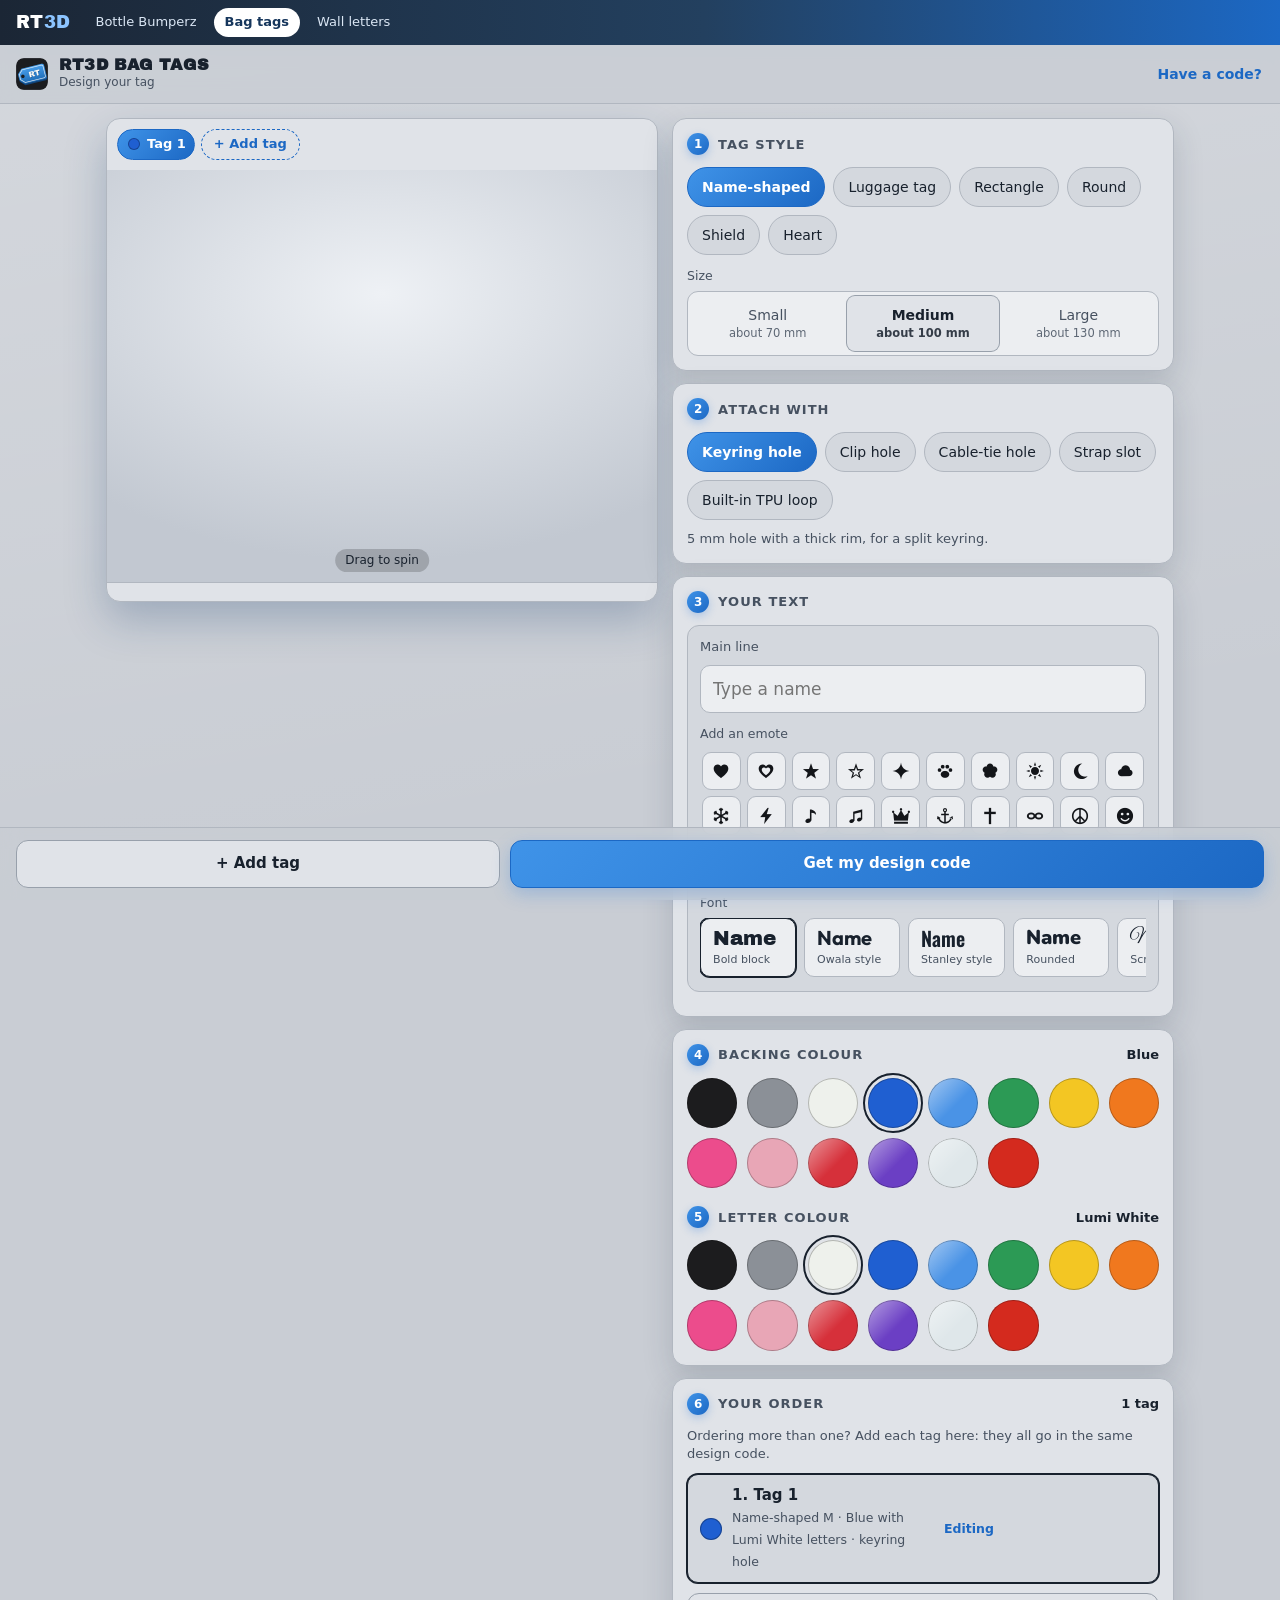
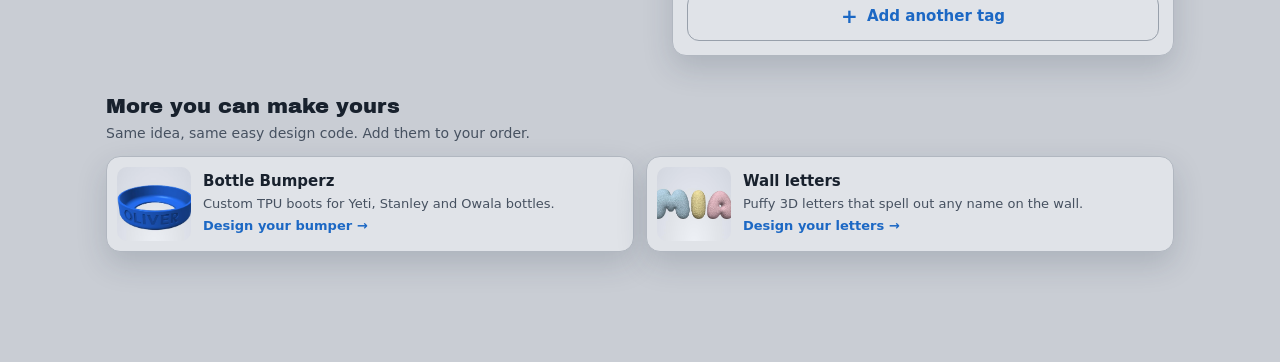
==== bag-tags/index.html @ ccf7637a "RT3D customisers site Co-Authored-By: Claude Opus 5.5 <noreply@anthropic.com>" ====
<!doctype html>
<html lang="en">
<head>
<meta charset="utf-8">
<meta name="viewport" content="width=device-width, initial-scale=1, viewport-fit=cover">
<title>RT3D Bag Tags</title>
<meta name="description" content="Design your own flexible TPU bag tag: pick a shape, colours, name and emotes, then copy your design code into your order.">
<link rel="icon" href="icon.png">
<link rel="preconnect" href="https://fonts.googleapis.com">
<link rel="preconnect" href="https://fonts.gstatic.com" crossorigin>
<link rel="stylesheet" href="https://fonts.googleapis.com/css2?family=Archivo+Black&family=Great+Vibes&family=Nunito:wght@900&family=Oswald:wght@600&family=Outfit:wght@700&display=swap">
<link rel="stylesheet" href="designer.css">
<link rel="stylesheet" href="tag-designer.css">
<link rel="stylesheet" href="../rt3d.css">
</head>
<body>
<header class="top">
  <img class="tagmark" src="icon.png" alt="" aria-hidden="true">
  <div><div class="brand">RT3D Bag Tags</div><div class="sub">Design your tag</div></div>
  <span class="sp"></span>
  <button class="link" id="openCode" type="button">Have a code?</button>
</header>

<main class="wrap">
  <section class="preview-card">
    <div class="tabs" id="tabs"></div>
    <div class="view"><canvas id="view" aria-label="Your tag, drag to spin"></canvas><span class="hint spin">Drag to spin</span></div>
    <div class="tag-meta" id="meta"></div>
    <div class="warn" id="warn" hidden></div>
  </section>

  <section class="controls">
    <div class="card">
      <h2><b>1</b>Tag style</h2>
      <div class="chips" id="shapes"></div>
      <div class="label">Size</div>
      <div class="seg" id="size">
        <button type="button" data-v="S">Small<small>about 70 mm</small></button>
        <button type="button" data-v="M">Medium<small>about 100 mm</small></button>
        <button type="button" data-v="L">Large<small>about 130 mm</small></button>
      </div>
    </div>

    <div class="card">
      <h2><b>2</b>Attach with</h2>
      <div class="chips" id="attach"></div>
      <p class="hint" id="attachHint" style="margin:10px 0 0"></p>
    </div>

    <div class="card">
      <h2><b>3</b>Your text</h2>
      <div id="lines"></div>
    </div>

    <div class="card">
      <h2><b>4</b>Backing colour <span class="picked" id="c1Name"></span></h2>
      <div class="swatches" id="c1"></div>
      <h2 style="margin-top:18px"><b>5</b>Letter colour <span class="picked" id="c2Name"></span></h2>
      <div class="swatches" id="c2"></div>
    </div>

    <div class="card order">
      <h2><b>6</b>Your order <span class="picked" id="orderCount"></span></h2>
      <p class="hint" style="margin:0 0 10px">Ordering more than one? Add each tag here: they all go in the same design code.</p>
      <div class="order-list" id="orderList"></div>
      <button class="btn add-big" id="addTag2" type="button"><span>+</span> Add another tag</button>
    </div>
  </section>
</main>

<footer class="bar">
  <button class="btn" id="addTag" type="button" title="Design another tag for the same order">+ Add tag</button>
  <button class="btn primary" id="getCode" type="button">Get my design code</button>
</footer>

<dialog id="nameDlg">
  <h3>Who's this order for?</h3>
  <p class="hint">Your name or eBay username, so we can match your design to your order.</p>
  <input type="text" id="orderName" maxlength="40" autocomplete="name" placeholder="e.g. Sarah J or sarahj_88">
  <p class="hint err" id="nameErr"></p>
  <p class="hint small" id="nameSummary"></p>
  <div class="dlg-end"><button class="btn ghost" id="nameBack" type="button">Back</button><button class="btn primary" id="nameOk" type="button">Continue</button></div>
</dialog>

<dialog id="codeDlg">
  <h3>Your design code</h3>
  <p class="hint">Copy this code and paste it into the <b>personalisation</b> box when you order on eBay (or send it to us in a message). We'll print exactly this design.</p>
  <div class="code" id="codeText"></div>
  <div class="row-btns">
    <button class="btn primary" id="copyCode" type="button">Copy code</button>
    <button class="btn" id="copyLink" type="button">Copy link to this design</button>
  </div>
  <p class="hint small" id="codeSummary"></p>
  <div class="dlg-end"><button class="btn ghost" id="closeCode" type="button">Back to my design</button></div>
</dialog>

<dialog id="loadDlg">
  <h3>Open a design code</h3>
  <p class="hint">Paste a bag tag code (it starts with RTT1-) to see it or change it.</p>
  <textarea id="loadText" rows="3" spellcheck="false" placeholder="RTT1-…"></textarea>
  <p class="hint err" id="loadErr"></p>
  <div class="dlg-end"><button class="btn ghost" id="loadCancel" type="button">Cancel</button><button class="btn primary" id="loadOk" type="button">Open</button></div>
</dialog>

<div class="toast" id="toast" hidden></div>

<script src="emotes.js"></script>
<script src="code.js"></script>
<script src="engine.js"></script>
<script src="view3d.js"></script>
<script src="earcut.js"></script>
<script src="tags.js"></script>
<script src="designer.js"></script>
<script src="../rt3d.js"></script>
</body>
</html>
---- bag-tags/designer.css ----
/* Bottle Bumperz customer designer: the brand's charcoal + red, phone first. Follows the phone's light/dark setting;
   light is a soft mid-grey (never bright white). */
:root{
  --bg:#a7acb3; --panel:#c6cacf; --panel2:#bbc0c6; --field:#d3d6da; --line:#9aa0a8; --line2:#868c95;
  --text:#17181a; --muted:#41464d; --faint:#5e646c;
  --red:#d2300f; --on-red:#fff; --stage:radial-gradient(110% 90% at 50% 35%, #cdd0d5 0%, #a9aeb5 75%);
  --warn:#7a4c00; --radius:14px; --shadow:0 10px 28px rgb(20 22 26 / .16);
  color-scheme:light;
}
@media (prefers-color-scheme: dark){
  :root{
    --bg:#121315; --panel:#1d1f23; --panel2:#25282d; --field:#101113; --line:#2d3036; --line2:#3b3f46;
    --text:#eceae6; --muted:#a1a5ad; --faint:#70747c;
    --red:#ee3a1a; --stage:radial-gradient(110% 90% at 50% 35%, #26292e 0%, #141518 70%);
    --warn:#f0b54a; --shadow:0 12px 32px rgb(0 0 0 / .4);
    color-scheme:dark;
  }
}
*{box-sizing:border-box}
[hidden]{display:none!important}
html,body{margin:0}
body{background:var(--bg);color:var(--text);font:15px/1.45 system-ui,-apple-system,"Segoe UI",Roboto,sans-serif;padding-bottom:calc(84px + env(safe-area-inset-bottom))}
button,input,textarea{font:inherit;color:inherit}
button{cursor:pointer}
.sp{flex:1}
.hint{font-size:13px;color:var(--muted)}
.small{font-size:12px}
.err{color:var(--warn)}

.top{display:flex;align-items:center;gap:11px;padding:12px 16px;padding-top:calc(12px + env(safe-area-inset-top));position:sticky;top:0;z-index:4;background:var(--bg);border-bottom:1px solid var(--line)}
.ring{width:30px;height:30px;border-radius:50%;flex:none;background:conic-gradient(from -90deg,#ee3a1a 0 50%,#1f1d1b 50% 100%);-webkit-mask:radial-gradient(circle,transparent 8.5px,#000 9px);mask:radial-gradient(circle,transparent 8.5px,#000 9px)}
.brand{font:800 16px/1.05 "Archivo Black",system-ui,sans-serif;letter-spacing:.04em;text-transform:uppercase}
.sub{font-size:12px;color:var(--muted)}
.link{border:0;background:transparent;color:var(--red);font-weight:600;font-size:14px;padding:6px 2px}

.wrap{max-width:1100px;margin:0 auto;padding:14px 16px;display:grid;grid-template-columns:minmax(0,1fr);gap:14px}
.wrap > *,.controls > *{min-width:0}
html,body{overflow-x:hidden}
@media (min-width: 900px){
  .wrap{grid-template-columns:minmax(0,1.1fr) minmax(0,1fr);align-items:start}
  .preview-card{position:sticky;top:76px}
}
.preview-card{background:var(--panel);border:1px solid var(--line);border-radius:var(--radius);overflow:hidden}
.tabs{display:flex;gap:6px;padding:10px 10px 0;overflow-x:auto}
.tabs:empty{display:none}
.tab.add{border-style:dashed;border-color:var(--red);color:var(--red);font-weight:700;padding:5px 12px;background:transparent}
.order-list{display:grid;gap:8px;margin-bottom:10px}
.order-row{display:flex;align-items:center;gap:10px;border:1px solid var(--line);background:var(--panel2);border-radius:11px;padding:10px 12px;text-align:left;width:100%}
.order-row.on{border-color:var(--text);box-shadow:0 0 0 1px var(--text)}
.order-row i{width:22px;height:22px;border-radius:50%;flex:none;box-shadow:inset 0 0 0 1px rgb(0 0 0 / .3)}
.order-row span{flex:1;min-width:0}
.order-row b{display:block;white-space:nowrap;overflow:hidden;text-overflow:ellipsis}
.order-row small{color:var(--muted);font-size:12.5px}
.order-row .edit{font-size:12.5px;color:var(--red);font-weight:600}
.add-big{width:100%;border:2px dashed var(--red);color:var(--red);background:transparent;font-size:16px;padding:14px}
.add-big span{font-size:20px;line-height:0;vertical-align:-2px;margin-right:4px}
#nameDlg input{margin-top:10px}
.tab{flex:none;display:flex;align-items:center;gap:7px;border:1px solid var(--line);background:var(--panel2);border-radius:999px;padding:5px 8px 5px 10px;font-size:13px}
.tab.on{background:var(--text);color:var(--bg);border-color:var(--text);font-weight:600}
.tab i{width:12px;height:12px;border-radius:50%;box-shadow:inset 0 0 0 1px rgb(0 0 0 / .3)}
.tab .x{border:0;background:transparent;color:inherit;opacity:.6;padding:0 3px;font-size:15px;line-height:1}
.view{position:relative;aspect-ratio:4/3;background:var(--stage);margin-top:10px}
.view canvas{position:absolute;inset:0;width:100%;height:100%;touch-action:none;cursor:grab}
.spin{position:absolute;left:50%;bottom:10px;transform:translateX(-50%);background:rgb(0 0 0 / .18);padding:3px 10px;border-radius:999px;font-size:12px;color:var(--text);pointer-events:none}
.warn{padding:10px 14px;font-size:13.5px;color:var(--warn);border-top:1px solid var(--line)}

.controls{display:grid;gap:12px}
.card{background:var(--panel);border:1px solid var(--line);border-radius:var(--radius);padding:14px}
.card h2{margin:0 0 12px;font:700 13px/1 system-ui,sans-serif;letter-spacing:.08em;text-transform:uppercase;color:var(--muted);display:flex;align-items:center;gap:9px}
.card h2 b{width:22px;height:22px;border-radius:50%;background:var(--red);color:var(--on-red);display:grid;place-items:center;font-size:12px;letter-spacing:0}
.picked{margin-left:auto;text-transform:none;letter-spacing:0;color:var(--text);font-weight:600}
.chips{display:flex;flex-wrap:wrap;gap:8px}
.chips.sizes{margin-top:10px}
.chip{border:1px solid var(--line);background:var(--panel2);border-radius:999px;padding:8px 14px;font-size:14px;min-height:40px}
.chip.on{background:var(--text);color:var(--bg);border-color:var(--text);font-weight:700}
.swatches{display:grid;grid-template-columns:repeat(auto-fill,minmax(44px,1fr));gap:10px}
.swatches button{aspect-ratio:1;border-radius:50%;border:0;position:relative;box-shadow:inset 0 0 0 1px rgb(0 0 0 / .25)}
.swatches button.trans{background-image:linear-gradient(135deg,rgb(255 255 255 / .5),transparent 55%)!important}
.swatches button.on::after{content:"";position:absolute;inset:-5px;border-radius:50%;border:2.5px solid var(--text)}

.line{border:1px solid var(--line);background:var(--panel2);border-radius:12px;padding:12px;margin-bottom:10px}
.line-head{display:flex;align-items:center;gap:8px;margin-bottom:8px;font-size:13px;color:var(--muted)}
.line-head .x{margin-left:auto;border:0;background:transparent;color:var(--muted);font-size:13px}
input[type=text],textarea{width:100%;background:var(--field);border:1px solid var(--line);border-radius:10px;padding:11px 12px;font-size:17px}
input[type=text]:focus,textarea:focus{outline:2px solid var(--red);outline-offset:-1px}
textarea{font:14px ui-monospace,Consolas,monospace;resize:vertical}
.label{font-size:12.5px;color:var(--muted);margin:12px 0 6px}
.emotes{display:grid;grid-template-columns:repeat(auto-fill,minmax(38px,1fr));gap:6px;max-height:132px;overflow-y:auto;padding:2px}
.emotes button{aspect-ratio:1;border:1px solid var(--line);background:var(--field);border-radius:9px;padding:0;display:grid;place-items:center}
.emotes img{width:22px;height:22px}
@media (prefers-color-scheme: light){ .emotes img{filter:invert(1)} }
.fonts{display:flex;gap:8px;overflow-x:auto;padding-bottom:2px}
.fonts button{flex:none;border:1px solid var(--line);background:var(--field);border-radius:10px;padding:8px 12px;text-align:left;min-width:96px}
.fonts button.on{border-color:var(--text);box-shadow:0 0 0 1px var(--text)}
.fonts span{display:block;font-size:20px;line-height:1.1;white-space:nowrap}
.fonts small{display:block;font-size:11px;color:var(--muted);margin-top:3px}
.range{display:flex;align-items:center;gap:10px}
.range input{flex:1;accent-color:var(--red)}
.range output{min-width:62px;text-align:right;font-size:13px;color:var(--muted)}
.seg{display:grid;grid-auto-flow:column;grid-auto-columns:1fr;gap:4px;background:var(--field);border:1px solid var(--line);border-radius:11px;padding:4px}
.seg button{border:0;background:transparent;border-radius:8px;padding:9px 6px;color:var(--muted);font-size:14px}
.seg button small{display:block;font-size:11.5px;opacity:.85}
.seg button.on{background:var(--panel);color:var(--text);font-weight:700;box-shadow:0 0 0 1px var(--line2)}

.btn{border:1px solid var(--line2);background:var(--panel);border-radius:12px;padding:12px 16px;font-weight:600;font-size:15px}
.btn.primary{background:var(--red);border-color:var(--red);color:var(--on-red)}
.btn.ghost{background:transparent}
#addLine{width:100%}
.bar{position:fixed;left:0;right:0;bottom:0;z-index:5;display:flex;gap:10px;padding:12px 16px;padding-bottom:calc(12px + env(safe-area-inset-bottom));background:var(--bg);border-top:1px solid var(--line)}
.bar .btn{flex:1}
.bar .primary{flex:1.6}

dialog{border:1px solid var(--line2);border-radius:16px;background:var(--panel);color:var(--text);padding:18px;width:min(460px,94vw);box-shadow:var(--shadow)}
dialog::backdrop{background:rgb(0 0 0 / .5)}
dialog h3{margin:0 0 6px;font:800 19px "Archivo Black",system-ui,sans-serif}
.code{margin:12px 0;padding:12px;border-radius:10px;background:var(--field);border:1px dashed var(--line2);font:15px/1.4 ui-monospace,Consolas,monospace;word-break:break-all;user-select:all}
.row-btns{display:grid;gap:8px}
.dlg-end{display:flex;justify-content:flex-end;gap:8px;margin-top:12px}
.toast{position:fixed;left:50%;bottom:calc(92px + env(safe-area-inset-bottom));transform:translateX(-50%);background:var(--text);color:var(--bg);padding:10px 16px;border-radius:999px;font-size:14px;z-index:9;box-shadow:var(--shadow)}
---- bag-tags/tag-designer.css ----
/* RT3D bag tag designer: the bumper designer's styles (designer.css, copied at build) with RT3D blue as the accent. */
:root{--red:#1e6db8}
@media (prefers-color-scheme: dark){ :root{--red:#2f86d6} }
.tagmark{width:32px;height:32px;border-radius:8px;flex:none}
.tag-meta{padding:9px 14px;font-size:13px;color:var(--muted);border-top:1px solid var(--line)}
.chip.soon{opacity:.6}
.chip.soon small{margin-left:5px;font-size:11px}
.swatches + h2{margin-top:18px}
---- rt3d.css ----
/* RT3D site style (2026-11-06): soft light and mid greys with blue, shared by the front page and every designer. Loaded last,
   so these colours replace each designer's own. Light is never bright white; every animation stops for reduced motion. */
:root{
  --bg:#c9cdd4; --panel:#e0e3e8; --panel2:#d4d8de; --field:#eceef1; --line:#b1b7c0; --line2:#98a0ab;
  --text:#18212d; --muted:#465160; --faint:#68717e;
  --red:#1c68c4; --on-red:#fff; --blue:#1c68c4; --blue2:#3f93e8; --glow:rgb(40 120 220 / .28);
  --stage:radial-gradient(110% 90% at 50% 30%, #eef1f5 0%, #c2c8d1 72%);
  --warn:#7a4c00; --shadow:0 12px 30px rgb(30 45 65 / .17); --lift:0 18px 42px rgb(25 60 110 / .26);
  color-scheme:light;
}
@media (prefers-color-scheme: dark){
  :root{
    --bg:#2f3947; --panel:#3b4655; --panel2:#465263; --field:#28313d; --line:#566274; --line2:#6a778a;
    --text:#f3f6fa; --muted:#c6cfda; --faint:#a3aebc;
    --red:#4b9af0; --blue:#5aa6f5; --blue2:#8cc4ff; --glow:rgb(90 170 250 / .35);
    --stage:radial-gradient(110% 90% at 50% 30%, #4d5a6c 0%, #2c3543 74%);
    --warn:#f5c566; --shadow:0 12px 30px rgb(10 18 30 / .34); --lift:0 18px 42px rgb(12 40 85 / .44);
    color-scheme:dark;
  }
}
body{background:var(--bg) linear-gradient(170deg,rgb(255 255 255 / .22),transparent 42%) no-repeat}
@media (prefers-color-scheme: dark){ body{background:var(--bg) linear-gradient(170deg,rgb(90 166 245 / .16),transparent 46%) no-repeat} }

/* ---- the bar across the top of every page ---- */
.rt3d-nav{display:flex;align-items:center;gap:6px;padding:8px 16px;background:linear-gradient(90deg,#1b2635,#23405f 55%,#1c68c4);color:#fff;font-size:13px;overflow-x:auto;scrollbar-width:none}
.rt3d-nav::-webkit-scrollbar{display:none}
.rt3d-nav .logo{font:400 18px/1 "Archivo Black",system-ui,sans-serif;color:#fff;text-decoration:none;letter-spacing:.02em;margin-right:8px;flex:none}
.rt3d-nav .logo span{color:#8cc4ff}
.rt3d-nav a.pill{flex:none;color:#dbe7f5;text-decoration:none;padding:5px 11px;border-radius:999px;transition:background .2s,color .2s,transform .2s}
.rt3d-nav a.pill:hover{background:rgb(255 255 255 / .16);color:#fff;transform:translateY(-1px)}
.rt3d-nav a.pill.on{background:#fff;color:#16365c;font-weight:700}

/* ---- polish on the designers ---- */
.card,.preview-card{box-shadow:var(--shadow);transition:box-shadow .25s,transform .25s,border-color .25s}
.card:hover{box-shadow:var(--lift);border-color:var(--line2)}
.preview-card{box-shadow:var(--lift)}
.card h2 b{background:linear-gradient(135deg,var(--blue2),var(--blue));box-shadow:0 3px 9px var(--glow)}
.btn,.chip,.tab,.seg button,.order-row,.fonts button,.emotes button,.swatches button{transition:transform .16s cubic-bezier(.3,1.5,.6,1),box-shadow .2s,background-color .2s,border-color .2s,color .2s}
.btn:hover,.chip:hover,.tab:hover,.order-row:hover,.fonts button:hover{transform:translateY(-2px);box-shadow:0 7px 16px var(--glow)}
.btn:active,.chip:active,.tab:active,.swatches button:active{transform:scale(.96)}
.emotes button:hover,.swatches button:hover{transform:scale(1.12)}
.chip.on,.tab.on{background:linear-gradient(135deg,var(--blue2),var(--blue));border-color:var(--blue);color:#fff}
.btn.primary{position:relative;overflow:hidden;background:linear-gradient(135deg,var(--blue2),var(--blue));border-color:var(--blue);box-shadow:0 6px 18px var(--glow)}
.btn.primary::after{content:"";position:absolute;inset:0 auto 0 -60%;width:40%;background:linear-gradient(100deg,transparent,rgb(255 255 255 / .45),transparent);transform:skewX(-18deg);animation:rt3d-sheen 4.5s ease-in-out infinite}
.bar{backdrop-filter:blur(10px);background:color-mix(in srgb,var(--bg) 82%,transparent)}
.top{backdrop-filter:blur(10px);background:color-mix(in srgb,var(--bg) 86%,transparent)}
dialog[open]{animation:rt3d-pop .24s cubic-bezier(.2,1.2,.4,1)}
dialog::backdrop{backdrop-filter:blur(3px);background:rgb(20 30 45 / .45)}
.toast{animation:rt3d-pop .22s ease-out;background:linear-gradient(135deg,#23405f,#1c68c4);color:#fff}
.controls > *{animation:rt3d-rise .55s both cubic-bezier(.2,.8,.3,1)}
.controls > :nth-child(2){animation-delay:.07s}.controls > :nth-child(3){animation-delay:.14s}.controls > :nth-child(4){animation-delay:.21s}.controls > :nth-child(5){animation-delay:.28s}
.preview-card{animation:rt3d-rise .5s both cubic-bezier(.2,.8,.3,1)}

/* ---- "more from RT3D" at the end of each designer ---- */
.rt3d-more{max-width:1100px;margin:6px auto 0;padding:10px 16px 26px}
.rt3d-more h2{font:400 21px/1.2 "Archivo Black",system-ui,sans-serif;margin:8px 0 4px}
.rt3d-more > p{margin:0 0 12px;color:var(--muted);font-size:14px}
.rt3d-more .list{display:grid;grid-template-columns:repeat(auto-fit,minmax(230px,1fr));gap:12px}
.rt3d-more a{display:flex;align-items:center;gap:12px;text-decoration:none;color:inherit;background:var(--panel);border:1px solid var(--line);border-radius:14px;padding:10px;box-shadow:var(--shadow);transition:transform .2s,box-shadow .2s}
.rt3d-more a:hover{transform:translateY(-3px);box-shadow:var(--lift)}
.rt3d-more img{width:74px;height:74px;object-fit:cover;border-radius:10px;flex:none}
.rt3d-more b{display:block;font-size:15px}.rt3d-more small{color:var(--muted);font-size:13px}.rt3d-more em{display:block;font-style:normal;font-weight:700;color:var(--blue);font-size:13px;margin-top:3px}

/* ---- the front page ---- */
.home{overflow-x:hidden;position:relative}
.home .blob{position:fixed;border-radius:50%;filter:blur(70px);opacity:.5;z-index:-1;pointer-events:none;animation:rt3d-drift 22s ease-in-out infinite alternate}
.home .b1{width:44vw;height:44vw;left:-12vw;top:-8vw;background:#8db9ec}
.home .b2{width:36vw;height:36vw;right:-10vw;top:26vh;background:#f1f3f6;animation-duration:27s;animation-direction:alternate-reverse}
.home .b3{width:40vw;height:40vw;left:24vw;bottom:-18vw;background:#7f95b4;animation-duration:31s}
@media (prefers-color-scheme: dark){ .home .blob{opacity:.3} .home .b1{background:#5f8fc7} .home .b2{background:#5a7ca6} .home .b3{background:#6e8096} }
.wrapx{max-width:1120px;margin:0 auto;padding:0 18px}
.hero{display:grid;grid-template-columns:minmax(0,1fr);gap:8px;align-items:center;padding:30px 0 12px}
@media (min-width:880px){ .hero{grid-template-columns:minmax(0,1fr) minmax(0,1.1fr);padding:54px 0 24px} }
@media (prefers-color-scheme: dark){ .hero h1 span{background-image:linear-gradient(100deg,#8cc4ff,#c9e2ff,#6fb2f5,#8cc4ff)} }
.kicker{display:inline-block;font-size:12.5px;letter-spacing:.17em;text-transform:uppercase;color:var(--blue);font-weight:700;margin-bottom:12px}
.hero h1{font:400 clamp(40px,8vw,74px)/1.02 "Archivo Black",system-ui,sans-serif;margin:0 0 16px;letter-spacing:-.01em}
.hero h1 span{background:linear-gradient(100deg,var(--blue),var(--blue2),#47688f,var(--blue));background-size:260% 100%;-webkit-background-clip:text;background-clip:text;color:transparent;animation:rt3d-flow 7s linear infinite}
.hero p{font-size:clamp(16px,2.2vw,19px);line-height:1.5;color:var(--muted);margin:0 0 22px;max-width:30em}
.cta{display:flex;flex-wrap:wrap;gap:10px}
.cta a{position:relative;overflow:hidden;text-decoration:none;font-weight:700;padding:14px 22px;border-radius:13px;transition:transform .18s cubic-bezier(.3,1.5,.6,1),box-shadow .2s}
.cta a:hover{transform:translateY(-3px)}
.cta .go{background:linear-gradient(135deg,var(--blue2),var(--blue));color:#fff;box-shadow:0 10px 26px var(--glow)}
.cta .go::after{content:"";position:absolute;inset:0 auto 0 -60%;width:40%;background:linear-gradient(100deg,transparent,rgb(255 255 255 / .5),transparent);transform:skewX(-18deg);animation:rt3d-sheen 4s ease-in-out infinite}
.cta .alt{background:var(--panel);color:var(--text);border:1px solid var(--line2)}
.hero-view{position:relative;height:clamp(230px,38vw,430px);touch-action:pan-y}
.hero-view canvas{position:absolute;inset:0;width:100%;height:100%;cursor:grab;touch-action:pan-y}
.hero-view canvas{transition:opacity .42s}
.hero-view canvas.fading{opacity:0}
.hero-tag{position:absolute;left:50%;bottom:8px;transform:translateX(-50%);white-space:nowrap;font-size:clamp(14px,1.7vw,16px);font-weight:800;letter-spacing:.03em;color:#fff;background:linear-gradient(135deg,var(--blue2),var(--blue) 45%,#1c68c4);border:1px solid rgb(255 255 255 / .45);padding:8px 18px;border-radius:999px;box-shadow:0 10px 26px var(--glow),inset 0 1px 0 rgb(255 255 255 / .35);text-shadow:0 1px 2px rgb(10 40 80 / .45);transition:opacity .3s,transform .42s cubic-bezier(.3,1.6,.5,1);pointer-events:none}
.hero-tag.fading{opacity:0;transform:translateX(-50%) translateY(8px) scale(.88)}
.product #tagPics img{position:absolute;inset:0;opacity:0;transition:opacity .7s,transform .6s cubic-bezier(.2,.8,.3,1)}
.product #tagPics img.on{opacity:1}
.product .pic .caption{position:absolute;left:12px;bottom:12px;font-size:13px;font-weight:800;letter-spacing:.02em;color:#fff;background:linear-gradient(135deg,var(--blue2),var(--blue) 45%,#1c68c4);border:1px solid rgb(255 255 255 / .45);padding:5px 13px;border-radius:999px;box-shadow:0 7px 18px var(--glow);text-shadow:0 1px 2px rgb(10 40 80 / .45)}
.product .pic .caption.pop{animation:rt3d-pop .38s cubic-bezier(.3,1.6,.5,1)}
.marquee{overflow:hidden;border-block:1px solid var(--line);background:color-mix(in srgb,var(--panel) 70%,transparent);margin:14px 0 8px;mask-image:linear-gradient(90deg,transparent,#000 8%,#000 92%,transparent);-webkit-mask-image:linear-gradient(90deg,transparent,#000 8%,#000 92%,transparent)}
.marquee div{display:flex;width:max-content;padding:11px 0;font:400 18px "Archivo Black",system-ui,sans-serif;color:var(--faint);animation:rt3d-slide 150s linear infinite}
.marquee span{flex:none;padding-right:34px}
.marquee span:nth-child(3n){color:var(--blue)}
.sec{padding:40px 0 10px}
.sec > h2,.sec > .wrapx > h2{font:400 clamp(26px,4.4vw,38px)/1.12 "Archivo Black",system-ui,sans-serif;margin:0 0 8px}
.sec .lead{color:var(--muted);margin:0 0 22px;max-width:36em}
.products{display:grid;grid-template-columns:repeat(auto-fit,minmax(280px,1fr));gap:18px;perspective:1100px}
.product{display:flex;flex-direction:column;background:var(--panel);border:1px solid var(--line);border-radius:20px;overflow:hidden;text-decoration:none;color:inherit;box-shadow:var(--shadow);transition:transform .18s ease-out,box-shadow .25s;transform-style:preserve-3d}
.product:hover{box-shadow:var(--lift)}
.product .pic{position:relative;aspect-ratio:16/11;overflow:hidden;background:var(--stage)}
.product .pic img{width:100%;height:100%;object-fit:cover;display:block;transition:transform .6s cubic-bezier(.2,.8,.3,1)}
.product:hover .pic img{transform:scale(1.06)}
.product .pic i{position:absolute;left:12px;top:12px;font-style:normal;font-size:12px;font-weight:700;color:#fff;background:linear-gradient(135deg,var(--blue2),var(--blue));padding:4px 10px;border-radius:999px;box-shadow:0 4px 12px var(--glow)}
.product .body{padding:16px 18px 18px;display:flex;flex-direction:column;gap:8px;flex:1}
.product h3{font:400 23px/1.15 "Archivo Black",system-ui,sans-serif;margin:0}
.product p{margin:0;color:var(--muted);font-size:15px;line-height:1.45}
.product ul{margin:2px 0 6px;padding:0;list-style:none;display:flex;flex-wrap:wrap;gap:6px}
.product li{font-size:12.5px;padding:3px 9px;border-radius:999px;background:var(--panel2);color:var(--muted)}
.product .open{margin-top:auto;font-weight:700;color:var(--blue)}
.product .open b{display:inline-block;transition:transform .2s}.product:hover .open b{transform:translateX(5px)}
.steps{display:grid;grid-template-columns:repeat(auto-fit,minmax(220px,1fr));gap:14px;counter-reset:s}
.step{position:relative;background:var(--panel);border:1px solid var(--line);border-radius:16px;padding:18px;box-shadow:var(--shadow);counter-increment:s}
.step::before{content:counter(s);display:grid;place-items:center;width:38px;height:38px;border-radius:50%;margin-bottom:10px;font:400 17px "Archivo Black",system-ui,sans-serif;color:#fff;background:linear-gradient(135deg,var(--blue2),var(--blue));box-shadow:0 6px 16px var(--glow)}
.step h3{margin:0 0 4px;font-size:18px}.step p{margin:0;color:var(--muted);font-size:14.5px;line-height:1.45}
.nums{display:grid;grid-template-columns:repeat(auto-fit,minmax(140px,1fr));gap:12px;margin-top:6px}
.num{text-align:center;padding:18px 8px;border-radius:16px;background:linear-gradient(150deg,#22344b,#1c68c4);color:#fff;box-shadow:var(--lift)}
.num b{display:block;font:400 clamp(30px,5vw,42px)/1 "Archivo Black",system-ui,sans-serif}.num small{color:#cfe1f6;font-size:13px}
.foot{margin-top:44px;padding:24px 0 34px;border-top:1px solid var(--line);color:var(--muted);font-size:13.5px}
.foot .wrapx{display:flex;flex-wrap:wrap;gap:8px 18px;align-items:center;justify-content:space-between}
.foot a{color:inherit}
.reveal{opacity:0;transform:translateY(26px);transition:opacity .7s,transform .7s cubic-bezier(.2,.8,.3,1)}
.reveal.in{opacity:1;transform:none}
.products .reveal:nth-child(2),.steps .reveal:nth-child(2),.nums .reveal:nth-child(2){transition-delay:.1s}
.products .reveal:nth-child(3),.steps .reveal:nth-child(3),.nums .reveal:nth-child(3){transition-delay:.2s}
.nums .reveal:nth-child(4){transition-delay:.3s}

@keyframes rt3d-rise{from{opacity:0;transform:translateY(18px)}to{opacity:1;transform:none}}
@keyframes rt3d-pop{from{opacity:0;transform:translateY(8px) scale(.97)}to{opacity:1;transform:none}}
@keyframes rt3d-sheen{0%,62%{left:-60%}100%{left:130%}}
@keyframes rt3d-flow{to{background-position:-260% 0}}
@keyframes rt3d-drift{from{transform:translate(0,0) scale(1)}to{transform:translate(7vw,5vh) scale(1.16)}}
@keyframes rt3d-slide{to{transform:translateX(-50%)}}
@media (prefers-reduced-motion: reduce){
  *,*::before,*::after{animation:none!important;transition:none!important}
  .reveal{opacity:1;transform:none}
}
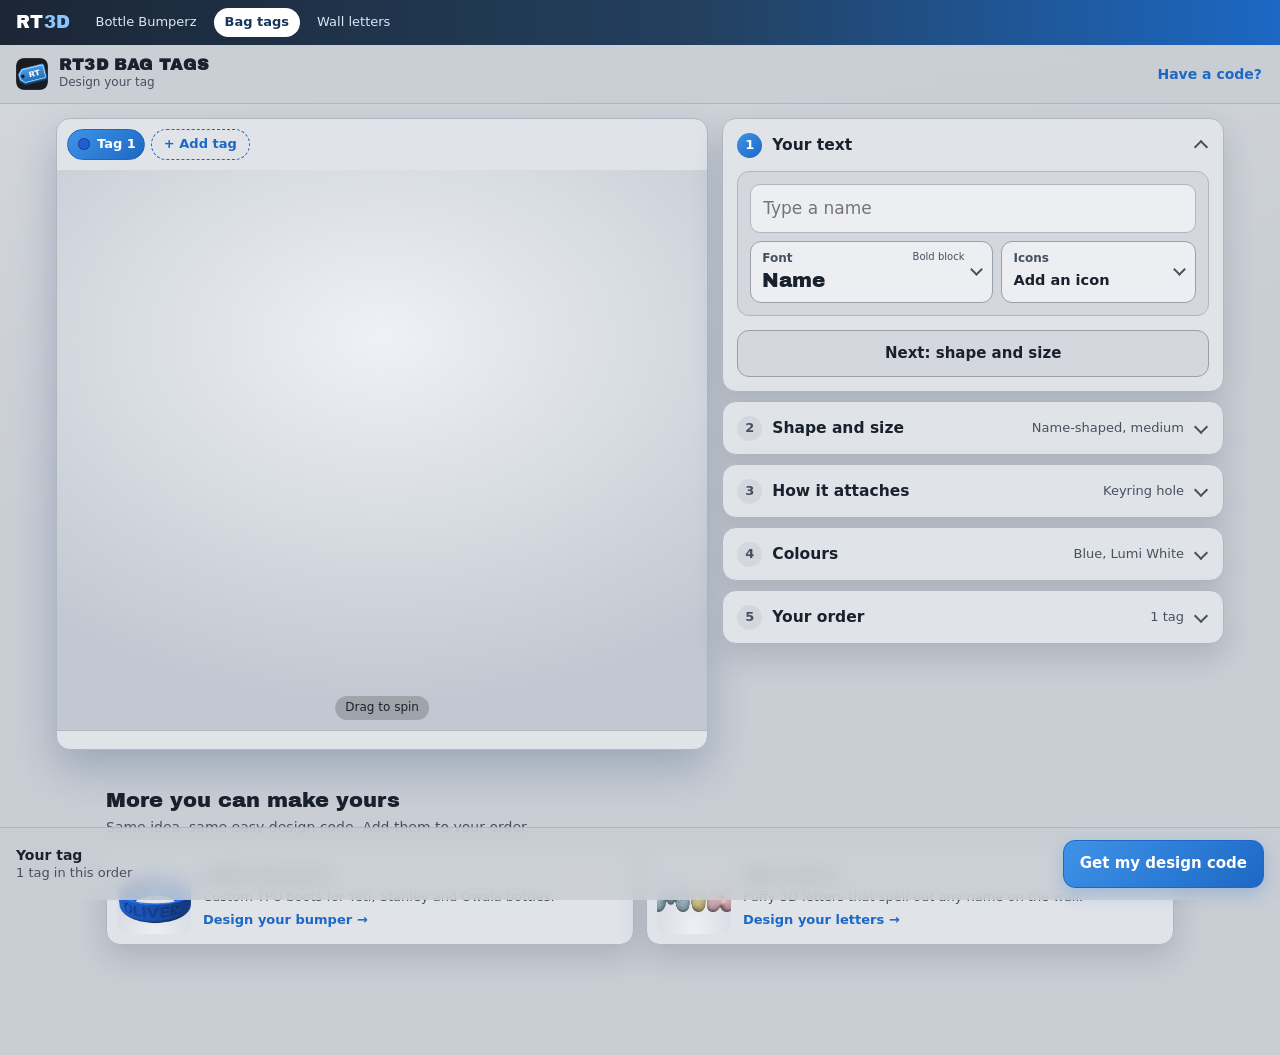
==== commit 4cb24e79: "Easier builders: numbered steps, font and icon dropdowns, more fonts, icons and wall letter styles C" ====
--- a/bag-tags/index.html
+++ b/bag-tags/index.html
@@ -4,11 +4,11 @@
 <meta charset="utf-8">
 <meta name="viewport" content="width=device-width, initial-scale=1, viewport-fit=cover">
 <title>RT3D Bag Tags</title>
-<meta name="description" content="Design your own flexible TPU bag tag: pick a shape, colours, name and emotes, then copy your design code into your order.">
+<meta name="description" content="Design your own flexible TPU bag tag: pick a shape, colours, name, font and icons, then copy your design code into your order.">
 <link rel="icon" href="icon.png">
 <link rel="preconnect" href="https://fonts.googleapis.com">
 <link rel="preconnect" href="https://fonts.gstatic.com" crossorigin>
-<link rel="stylesheet" href="https://fonts.googleapis.com/css2?family=Archivo+Black&family=Great+Vibes&family=Nunito:wght@900&family=Oswald:wght@600&family=Outfit:wght@700&display=swap">
+<link rel="stylesheet" href="https://fonts.googleapis.com/css2?family=Archivo+Black&display=swap">
 <link rel="stylesheet" href="designer.css">
 <link rel="stylesheet" href="tag-designer.css">
 <link rel="stylesheet" href="../rt3d.css">
@@ -21,7 +21,7 @@
   <button class="link" id="openCode" type="button">Have a code?</button>
 </header>
 
-<main class="wrap">
+<main class="wrap stepped">
   <section class="preview-card">
     <div class="tabs" id="tabs"></div>
     <div class="view"><canvas id="view" aria-label="Your tag, drag to spin"></canvas><span class="hint spin">Drag to spin</span></div>
@@ -30,46 +30,62 @@
   </section>
 
   <section class="controls">
-    <div class="card">
-      <h2><b>1</b>Tag style</h2>
-      <div class="chips" id="shapes"></div>
-      <div class="label">Size</div>
-      <div class="seg" id="size">
-        <button type="button" data-v="S">Small<small>about 70 mm</small></button>
-        <button type="button" data-v="M">Medium<small>about 100 mm</small></button>
-        <button type="button" data-v="L">Large<small>about 130 mm</small></button>
+    <details class="card dstep" name="steps" id="stepText" open>
+      <summary><b>1</b><span class="step-title">Your text</span><span class="step-now" id="nowText"></span></summary>
+      <div class="step-body">
+        <div id="lines"></div>
+        <button class="btn next" type="button" data-next="stepShape">Next: shape and size</button>
       </div>
-    </div>
+    </details>
 
-    <div class="card">
-      <h2><b>2</b>Attach with</h2>
-      <div class="chips" id="attach"></div>
-      <p class="hint" id="attachHint" style="margin:10px 0 0"></p>
-    </div>
+    <details class="card dstep" name="steps" id="stepShape">
+      <summary><b>2</b><span class="step-title">Shape and size</span><span class="step-now" id="nowShape"></span></summary>
+      <div class="step-body">
+        <div class="shape-tiles" id="shapes"></div>
+        <div class="label">Size</div>
+        <div class="seg" id="size">
+          <button type="button" data-v="S">Small<small>about 70 mm</small></button>
+          <button type="button" data-v="M">Medium<small>about 100 mm</small></button>
+          <button type="button" data-v="L">Large<small>about 130 mm</small></button>
+        </div>
+        <button class="btn next" type="button" data-next="stepAttach">Next: how it attaches</button>
+      </div>
+    </details>
 
-    <div class="card">
-      <h2><b>3</b>Your text</h2>
-      <div id="lines"></div>
-    </div>
+    <details class="card dstep" name="steps" id="stepAttach">
+      <summary><b>3</b><span class="step-title">How it attaches</span><span class="step-now" id="nowAttach"></span></summary>
+      <div class="step-body">
+        <div class="chips" id="attach"></div>
+        <p class="hint" id="attachHint" style="margin:10px 0 0"></p>
+        <button class="btn next" type="button" data-next="stepColour">Next: colours</button>
+      </div>
+    </details>
 
-    <div class="card">
-      <h2><b>4</b>Backing colour <span class="picked" id="c1Name"></span></h2>
-      <div class="swatches" id="c1"></div>
-      <h2 style="margin-top:18px"><b>5</b>Letter colour <span class="picked" id="c2Name"></span></h2>
-      <div class="swatches" id="c2"></div>
-    </div>
+    <details class="card dstep" name="steps" id="stepColour">
+      <summary><b>4</b><span class="step-title">Colours</span><span class="step-now" id="nowColour"></span></summary>
+      <div class="step-body">
+        <div class="seg" id="colourFor">
+          <button type="button" data-v="c"><i class="dot" id="c1Dot"></i>Backing<small id="c1Name"></small></button>
+          <button type="button" data-v="k"><i class="dot" id="c2Dot"></i>Letters<small id="c2Name"></small></button>
+        </div>
+        <div class="swatches" id="colours" style="margin-top:12px"></div>
+        <button class="btn next" type="button" data-next="stepOrder">Next: check your order</button>
+      </div>
+    </details>
 
-    <div class="card order">
-      <h2><b>6</b>Your order <span class="picked" id="orderCount"></span></h2>
-      <p class="hint" style="margin:0 0 10px">Ordering more than one? Add each tag here: they all go in the same design code.</p>
-      <div class="order-list" id="orderList"></div>
-      <button class="btn add-big" id="addTag2" type="button"><span>+</span> Add another tag</button>
-    </div>
+    <details class="card dstep order" name="steps" id="stepOrder">
+      <summary><b>5</b><span class="step-title">Your order</span><span class="step-now" id="orderCount"></span></summary>
+      <div class="step-body">
+        <p class="hint" style="margin:0 0 10px">Ordering more than one? Add each tag here: they all go in the same design code.</p>
+        <div class="order-list" id="orderList"></div>
+        <button class="btn add-big" id="addTag2" type="button"><span>+</span> Add another tag</button>
+      </div>
+    </details>
   </section>
 </main>
 
-<footer class="bar">
-  <button class="btn" id="addTag" type="button" title="Design another tag for the same order">+ Add tag</button>
+<footer class="bar with-sum">
+  <div class="bar-sum" id="barSum"></div>
   <button class="btn primary" id="getCode" type="button">Get my design code</button>
 </footer>
 
@@ -110,6 +126,7 @@
 <script src="view3d.js"></script>
 <script src="earcut.js"></script>
 <script src="tags.js"></script>
+<script src="picker.js"></script>
 <script src="designer.js"></script>
 <script src="../rt3d.js"></script>
 </body>
--- a/bag-tags/designer.css
+++ b/bag-tags/designer.css
@@ -117,3 +117,86 @@
 .row-btns{display:grid;gap:8px}
 .dlg-end{display:flex;justify-content:flex-end;gap:8px;margin-top:12px}
 .toast{position:fixed;left:50%;bottom:calc(92px + env(safe-area-inset-bottom));transform:translateX(-50%);background:var(--text);color:var(--bg);padding:10px 16px;border-radius:999px;font-size:14px;z-index:9;box-shadow:var(--shadow)}
+
+/* ---- the font and icon dropdowns (picker.js) ---- */
+.pick{position:relative;min-width:0}
+.pick.open{z-index:6}
+.controls > :has(.pick.open){position:relative;z-index:6}
+.pick-btn{display:block;position:relative;width:100%;min-height:62px;text-align:left;background:var(--field);border:1px solid var(--line2);border-radius:11px;padding:8px 28px 8px 11px}
+.pick-btn:hover{border-color:var(--blue,var(--red))}
+.pick.open .pick-btn{border-color:var(--blue,var(--red));box-shadow:0 0 0 1px var(--blue,var(--red))}
+.pick-head{display:flex;justify-content:space-between;gap:8px;font-size:12px;color:var(--muted)}
+.pick-head em{font-style:normal;font-weight:700}
+.pick-btn > .pick-sample,.pick-now{display:block;font-size:20px;line-height:1.3;white-space:nowrap;overflow:hidden;text-overflow:ellipsis}
+.pick-now{font-size:14.5px;font-weight:600;line-height:1.75}
+.pick-arrow{position:absolute;right:11px;top:50%;width:9px;height:9px;margin-top:-7px;border-right:2px solid var(--muted);border-bottom:2px solid var(--muted);transform:rotate(45deg);transition:transform .18s}
+.pick.open .pick-arrow{transform:rotate(225deg);margin-top:-2px}
+.pick-panel{position:absolute;left:0;right:0;top:calc(100% + 6px);min-width:min(320px,calc(100vw - 64px));max-height:min(380px,52vh);overflow-y:auto;overscroll-behavior:contain;background:var(--panel);border:1px solid var(--line2);border-radius:12px;box-shadow:var(--lift,var(--shadow));padding:6px}
+.pick-group{position:sticky;top:-6px;z-index:1;margin:0 -6px;padding:9px 13px 5px;background:var(--panel);font-size:11.5px;font-weight:700;letter-spacing:.07em;text-transform:uppercase;color:var(--muted)}
+.pick-row{display:flex;align-items:baseline;justify-content:space-between;gap:12px;width:100%;border:0;background:transparent;border-radius:8px;padding:8px 10px;text-align:left}
+.pick-row:hover,.pick-row:focus-visible{background:var(--panel2)}
+.pick-row.on{background:var(--panel2);box-shadow:inset 0 0 0 1.5px var(--blue,var(--red))}
+.pick-row .pick-sample{font-size:21px;line-height:1.25;white-space:nowrap;overflow:hidden;text-overflow:ellipsis;min-width:0}
+.pick-row small{flex:none;font-size:12px;color:var(--muted)}
+.pick-search{width:100%;background:var(--field);border:1px solid var(--line);border-radius:9px;padding:9px 11px;font-size:16px;position:sticky;top:0;z-index:2}
+.pick-search:focus{outline:2px solid var(--blue,var(--red));outline-offset:-1px}
+.pick-icons .pick-panel{min-width:min(340px,calc(100vw - 64px))}
+.pick-grid{display:grid;grid-template-columns:repeat(auto-fill,minmax(62px,1fr));gap:4px;padding:0 2px 4px}
+.pick-grid button{display:grid;justify-items:center;gap:2px;border:1px solid transparent;background:transparent;border-radius:9px;padding:7px 2px 5px;min-width:0}
+.pick-grid button:hover,.pick-grid button:focus-visible{background:var(--panel2);border-color:var(--line2)}
+.pick-grid img{width:30px;height:30px}
+.pick-name{font-size:10.5px;line-height:1.15;color:var(--muted);text-align:center;overflow-wrap:anywhere}
+@media (prefers-color-scheme: light){ .pick-grid img{filter:invert(.9)} }
+.pick-pair{display:grid;grid-template-columns:minmax(0,1.25fr) minmax(0,1fr);gap:8px;margin-top:8px}
+.pick-pair .pick-icons .pick-panel{left:auto}
+@media (max-width:520px){ .pick-pair .pick-fonts .pick-panel{right:calc(-80% - 8px)} .pick-pair .pick-icons .pick-panel{left:calc(-125% - 8px)} }
+
+/* ---- the numbered steps: the preview stays in view, one step open at a time ---- */
+.stepped .controls{gap:9px}
+.dstep{padding:0}
+.dstep > summary{display:flex;align-items:center;gap:10px;padding:13px 14px;cursor:pointer;list-style:none;border-radius:var(--radius);min-height:52px}
+.dstep > summary::-webkit-details-marker{display:none}
+.dstep > summary > b{flex:none;width:25px;height:25px;border-radius:50%;background:var(--panel2);color:var(--muted);display:grid;place-items:center;font-size:13px}
+.dstep[open] > summary > b{background:linear-gradient(135deg,var(--blue2,var(--red)),var(--blue,var(--red)));color:#fff}
+.step-title{flex:none;font-weight:700;font-size:15.5px}
+.step-now{flex:1;min-width:0;text-align:right;font-size:13px;color:var(--muted);white-space:nowrap;overflow:hidden;text-overflow:ellipsis}
+.dstep > summary::after{content:"";flex:none;width:8px;height:8px;margin:-3px 3px 0 2px;border-right:2px solid var(--muted);border-bottom:2px solid var(--muted);transform:rotate(45deg);transition:transform .18s}
+.dstep[open] > summary::after{transform:rotate(225deg);margin-top:3px}
+.step-body{padding:0 14px 14px}
+.step-body > :first-child{margin-top:0}
+.step-body .label{margin:14px 0 6px;font-weight:600}
+.step-body .label:first-child{margin-top:0}
+.next{display:block;width:100%;margin-top:14px;background:var(--panel2)}
+.stepped .swatches{grid-template-columns:repeat(auto-fill,minmax(34px,1fr));gap:9px}
+.stepped .swatches button.on::after{inset:-4px}
+.shape-tiles{display:grid;grid-template-columns:repeat(3,minmax(0,1fr));gap:8px}
+.shape-tiles button{display:grid;justify-items:center;gap:3px;background:var(--panel2);border:1px solid var(--line);border-radius:11px;padding:9px 4px 8px;font-size:13px}
+.shape-tiles button.on{border-color:var(--blue,var(--red));box-shadow:0 0 0 1px var(--blue,var(--red));font-weight:700}
+.shape-tiles svg{width:44px;height:30px;fill:var(--muted);fill-rule:evenodd}
+.shape-tiles button.on svg{fill:var(--blue,var(--red))}
+.seg .dot{display:inline-block;width:12px;height:12px;border-radius:50%;margin-right:6px;vertical-align:-1px;box-shadow:inset 0 0 0 1px rgb(0 0 0 / .3)}
+.text-more{border:0;background:transparent;color:var(--blue,var(--red));font-weight:600;font-size:14px;padding:10px 2px 0}
+.bar-sum{flex:1;min-width:0;align-self:center;font-size:13px;line-height:1.25;color:var(--muted)}
+.bar-sum b{display:block;font-size:14px;color:var(--text);white-space:nowrap;overflow:hidden;text-overflow:ellipsis}
+.stepped ~ .bar .primary,.bar.with-sum .primary{flex:none}
+body{overflow-x:clip}
+html{overflow-x:clip}
+@media (min-width:900px){
+  .wrap.stepped{max-width:1200px;grid-template-columns:minmax(0,1.3fr) minmax(0,1fr)}
+  .stepped .view{aspect-ratio:auto;height:min(calc(100vh - 290px),560px);min-height:340px}
+}
+@media (max-width:899px){
+  .wrap.stepped{display:block;padding-top:8px}
+  .stepped .preview-card{position:sticky;top:57px;z-index:3;margin-bottom:10px;box-shadow:0 10px 22px rgb(20 30 45 / .28)}
+  .stepped .tabs{padding:7px 8px 0}
+  .stepped .view{aspect-ratio:auto;height:30vh;height:30svh;min-height:170px;margin-top:6px}
+  .stepped .spin{display:none}
+  .stepped .tag-meta,.stepped .meta{padding:5px 12px;font-size:12px}
+}
+@media (max-width:480px){
+  .top{padding:8px 14px}
+  .brand{font-size:14px;white-space:nowrap}
+  .sub{display:none}
+  .link{white-space:nowrap;font-size:13px}
+  .wrap.stepped .preview-card{top:49px}
+}
